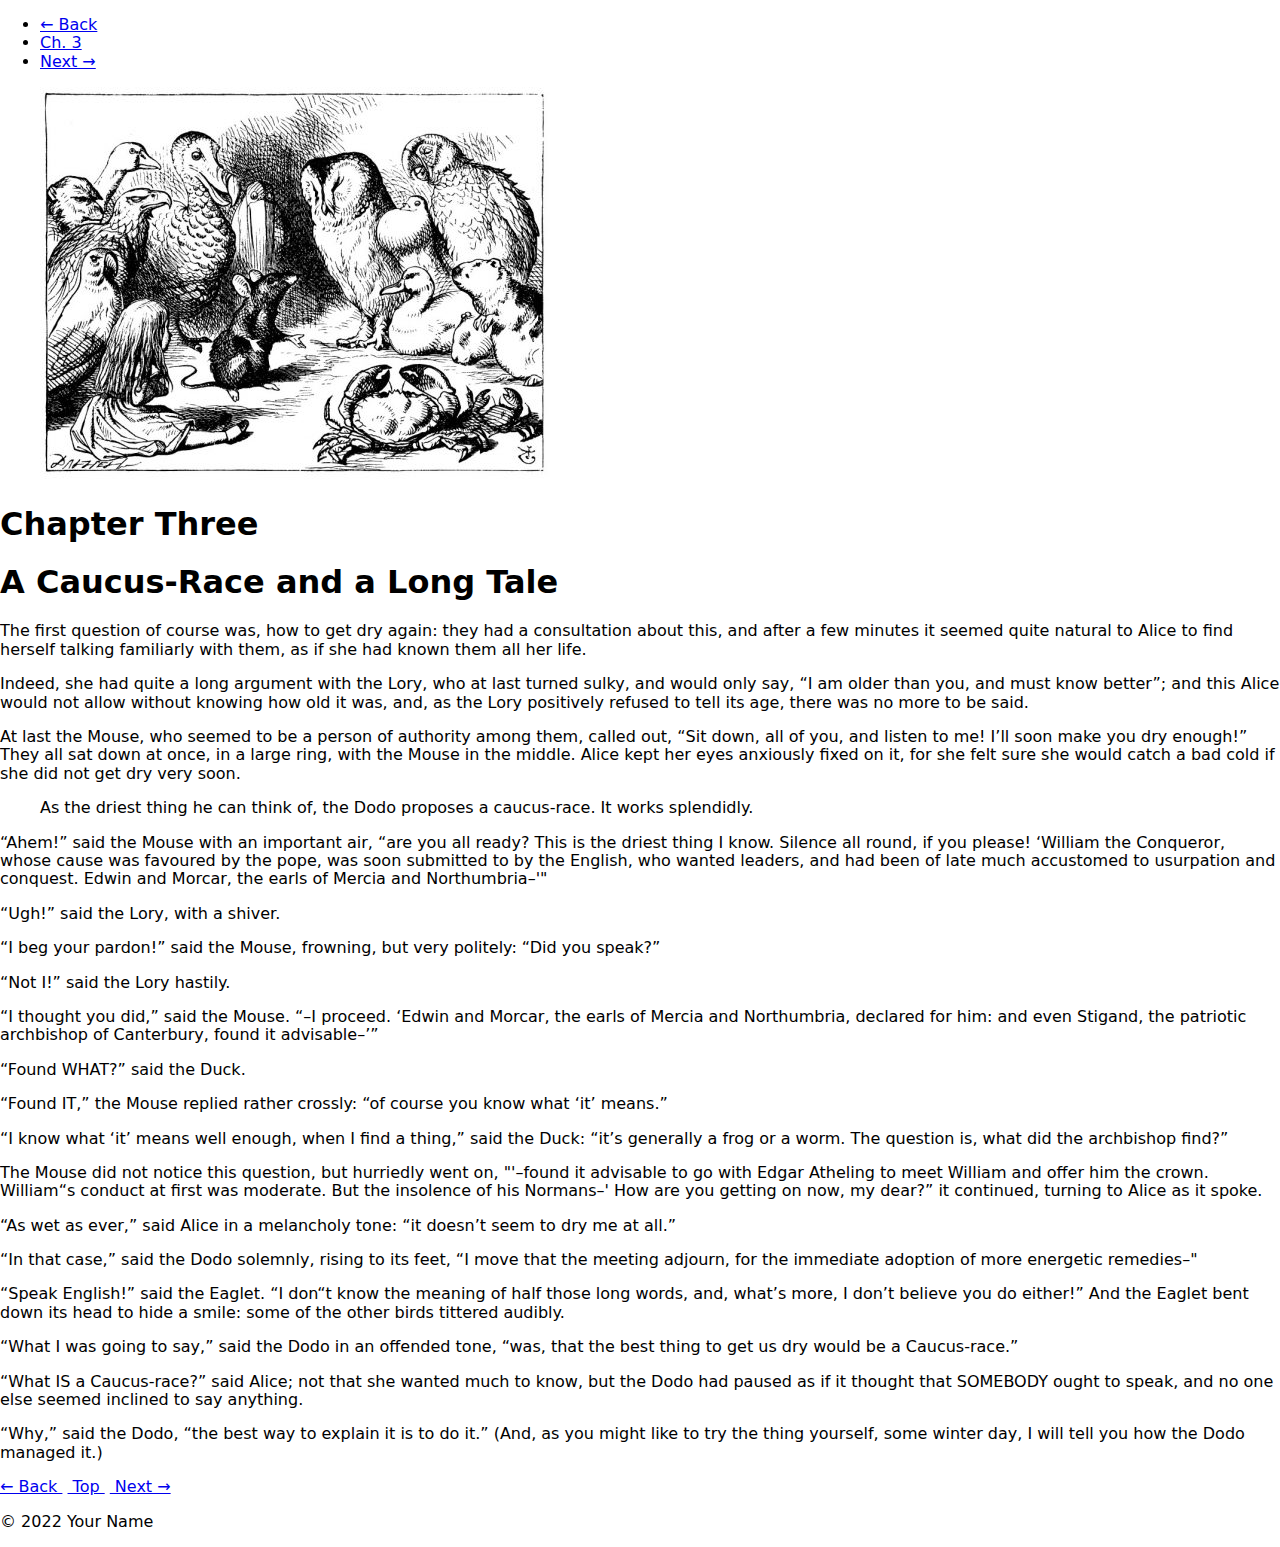
==== index.html @ d1e0136e "imports files" ====
<!DOCTYPE html>
<html lang="en-US">
  <head>
    <meta charset="utf-8">
    <meta http-equiv="X-UA-Compatible" content="IE=edge">
    <meta name="viewport" content="width=device-width, initial-scale=1">
    <title>eg_broken</title>
    <!-- below 3 links all load google fonts -->
    <link rel="preconnect" href="https://fonts.googleapis.com">
    <link rel="preconnect" href="https://fonts.gstatic.com" crossorigin>
    <link href="https://fonts.googleapis.com/css2?family=Gentium+Book+Basic:wght@400;700&family=Lato:wght@400;700&display=swap" rel="stylesheet">
    <!-- modern normalize for cross-browser compatibility -->
    <link href="css/modern-normalize.css" rel="stylesheet">
    <!--needs our stylesheet here -->

  </head>
  <body>
    <main id="page">
      <nav><!-- main menu -->
        <ul>
          <li><a href="#">&#8592; Back</a></li>
          <li><a href="#" class="active">Ch. 3</a></li>
          <li><a href="#">Next &#8594;</a></li>
        </ul>
      </nav>
      <header><!-- hero unit -->
        <figure>
          <img src="img/tale.jpg" alt="A very long tale" />
        </figure>
        <div class="hero-copy">
          <h1 class="small">Chapter Three</h1>
          <h1>A Caucus-Race and a Long Tale</h1>
        </div>
      </header>
      <article><!-- page content -->
        <p><span class="dropcap">T</span>he first question of course was, how to get dry again: they had a consultation about this, and after a few minutes it seemed quite natural to Alice to find herself talking familiarly with them, as if she had known them all her life.</p>
        <p>Indeed, she had quite a long argument with the Lory, who at last turned sulky, and would only say, “I am older than you, and must know better”; and this Alice would not allow without knowing how old it was, and, as the Lory positively refused to tell its age, there was no more to be said.</p>
        <p>At last the Mouse, who seemed to be a person of authority among them, called out, “Sit down, all of you, and listen to me! I’ll soon make you dry enough!” They all sat down at once, in a large ring, with the Mouse in the middle. Alice kept her eyes anxiously fixed on it, for she felt sure she would catch a bad cold if she did not get dry very soon.</p>
        <figure>
          <figcaption>As the driest thing he can think of, the Dodo proposes a caucus-race. It works splendidly.</figcaption>
        </figure>
        <p>“Ahem!” said the Mouse with an important air, “are you all ready? This is the driest thing I know. Silence all round, if you please! ‘William the Conqueror, whose cause was favoured by the pope, was soon submitted to by the English, who wanted leaders, and had been of late much accustomed to usurpation and conquest. Edwin and Morcar, the earls of Mercia and Northumbria–'"</p>
        <p>“Ugh!” said the Lory, with a shiver.</p>
        <p>“I beg your pardon!” said the Mouse, frowning, but very politely: “Did you speak?”</p>
        <p>“Not I!” said the Lory hastily.</p>
        <p>“I thought you did,” said the Mouse. “–I proceed. ‘Edwin and Morcar, the earls of Mercia and Northumbria, declared for him: and even Stigand, the patriotic archbishop of Canterbury, found it advisable–’”</p>
        <p>“Found WHAT?” said the Duck.</p>
        <p>“Found IT,” the Mouse replied rather crossly: “of course you know what ‘it’ means.”</p>
        <p>“I know what ‘it’ means well enough, when I find a thing,” said the Duck: “it’s generally a frog or a worm. The question is, what did the archbishop find?”</p>
        <p>The Mouse did not notice this question, but hurriedly went on, "'–found it advisable to go with Edgar Atheling to meet William and offer him the crown. William“s conduct at first was moderate. But the insolence of his Normans–' How are you getting on now, my dear?” it continued, turning to Alice as it spoke.</p>
        <p>“As wet as ever,” said Alice in a melancholy tone: “it doesn’t seem to dry me at all.”</p>
        <p>“In that case,” said the Dodo solemnly, rising to its feet, “I move that the meeting adjourn, for the immediate adoption of more energetic remedies–"</p>
        <p>“Speak English!” said the Eaglet. “I don“t know the meaning of half those long words, and, what’s more, I don’t believe you do either!” And the Eaglet bent down its head to hide a smile: some of the other birds tittered audibly.</p>
        <p>“What I was going to say,” said the Dodo in an offended tone, “was, that the best thing to get us dry would be a Caucus-race.”</p>
        <p>“What IS a Caucus-race?” said Alice; not that she wanted much to know, but the Dodo had paused as if it thought that SOMEBODY ought to speak, and no one else seemed inclined to say anything.</p>
        <p>“Why,” said the Dodo, “the best way to explain it is to do it.” (And, as you might like to try the thing yourself, some winter day, I will tell you how the Dodo managed it.)</p>
        <div class="pagination">
          <a class="button" href="#">&#8592; Back&nbsp;</a>
          <a class="button" href="#page">&nbsp;Top&nbsp;</a>
          <a class="button" href="#">&nbsp;Next &#8594;</a>
        </div>
      </article>
      <footer>
        <p>&copy; 2022 Your Name</p>
      </footer>
    </main>
  </body>
</html>
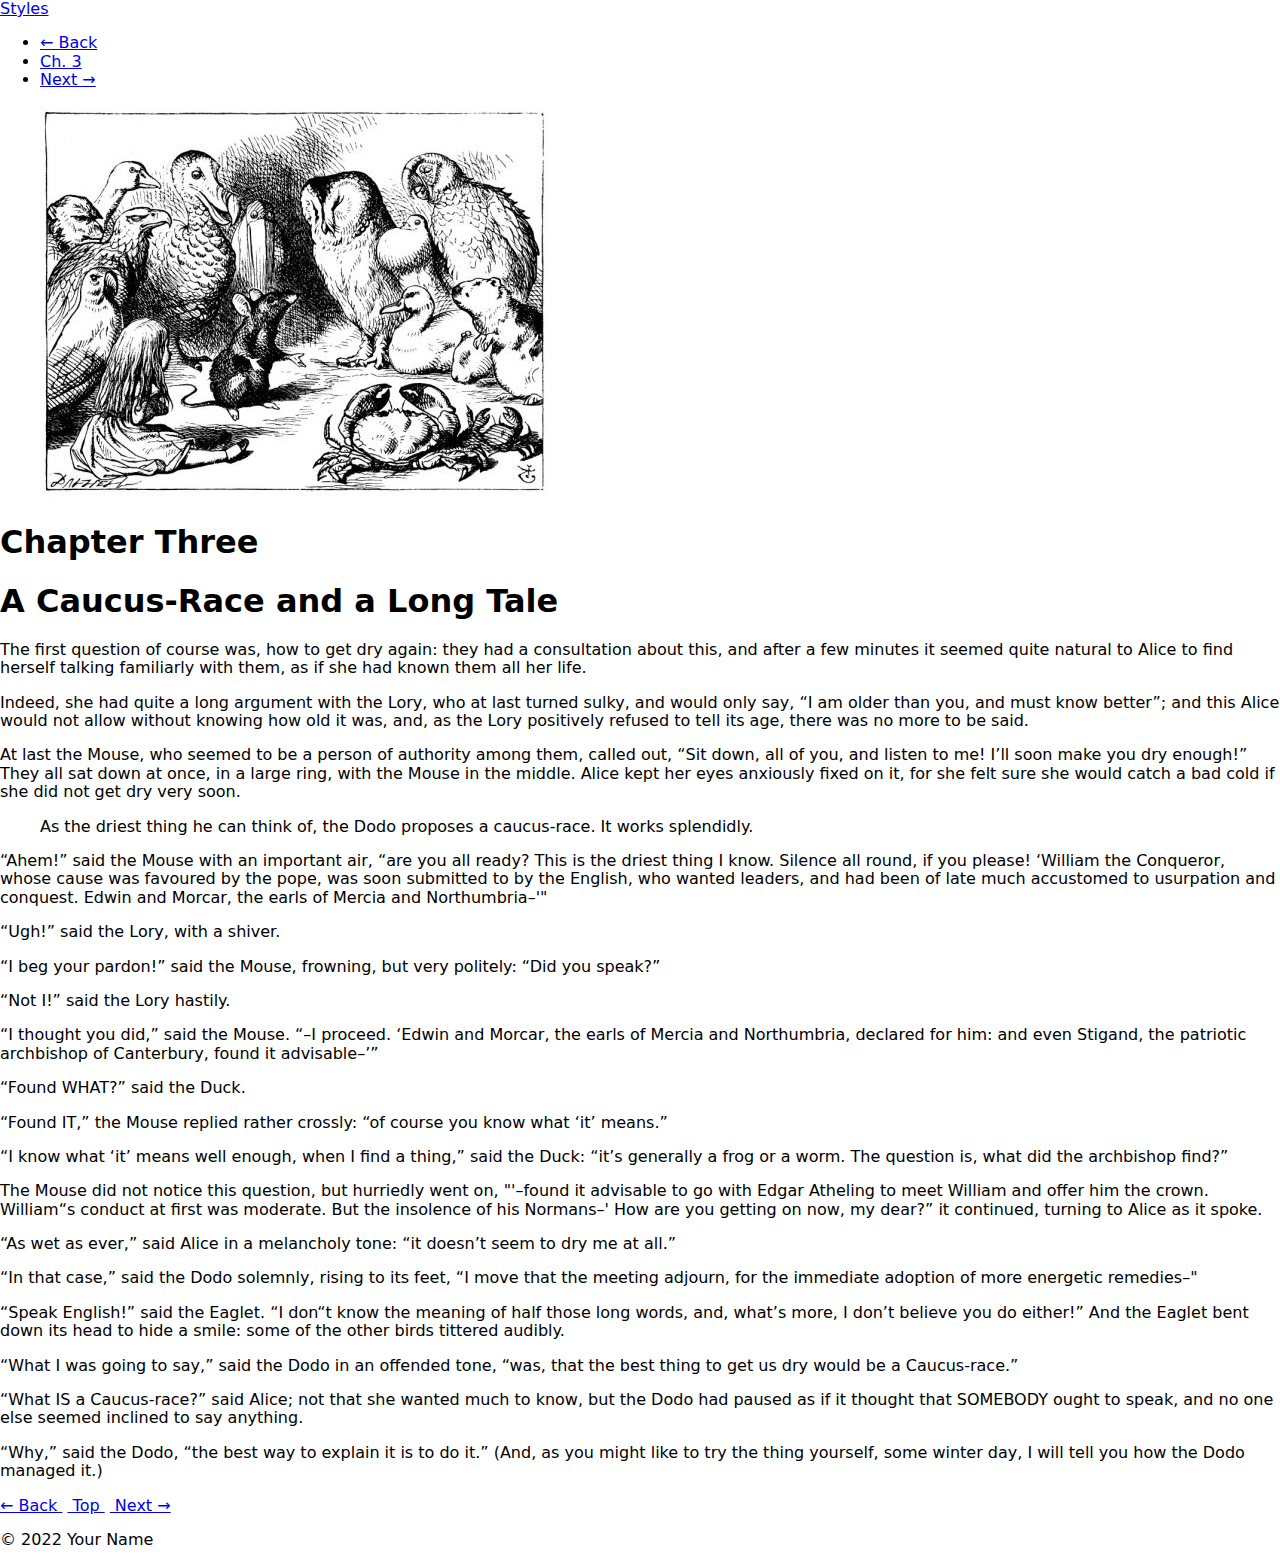
==== commit 15b0b640: "Links style to the head" ====
--- a/index.html
+++ b/index.html
@@ -4,7 +4,7 @@
     <meta charset="utf-8">
     <meta http-equiv="X-UA-Compatible" content="IE=edge">
     <meta name="viewport" content="width=device-width, initial-scale=1">
-    <title>eg_broken</title>
+    <title>COMM329 Broken Page Assignment</title>
     <!-- below 3 links all load google fonts -->
     <link rel="preconnect" href="https://fonts.googleapis.com">
     <link rel="preconnect" href="https://fonts.gstatic.com" crossorigin>
@@ -12,6 +12,7 @@
     <!-- modern normalize for cross-browser compatibility -->
     <link href="css/modern-normalize.css" rel="stylesheet">
     <!--needs our stylesheet here -->
+    <li><a href="css/style.css">Styles</a></li>
 
   </head>
   <body>
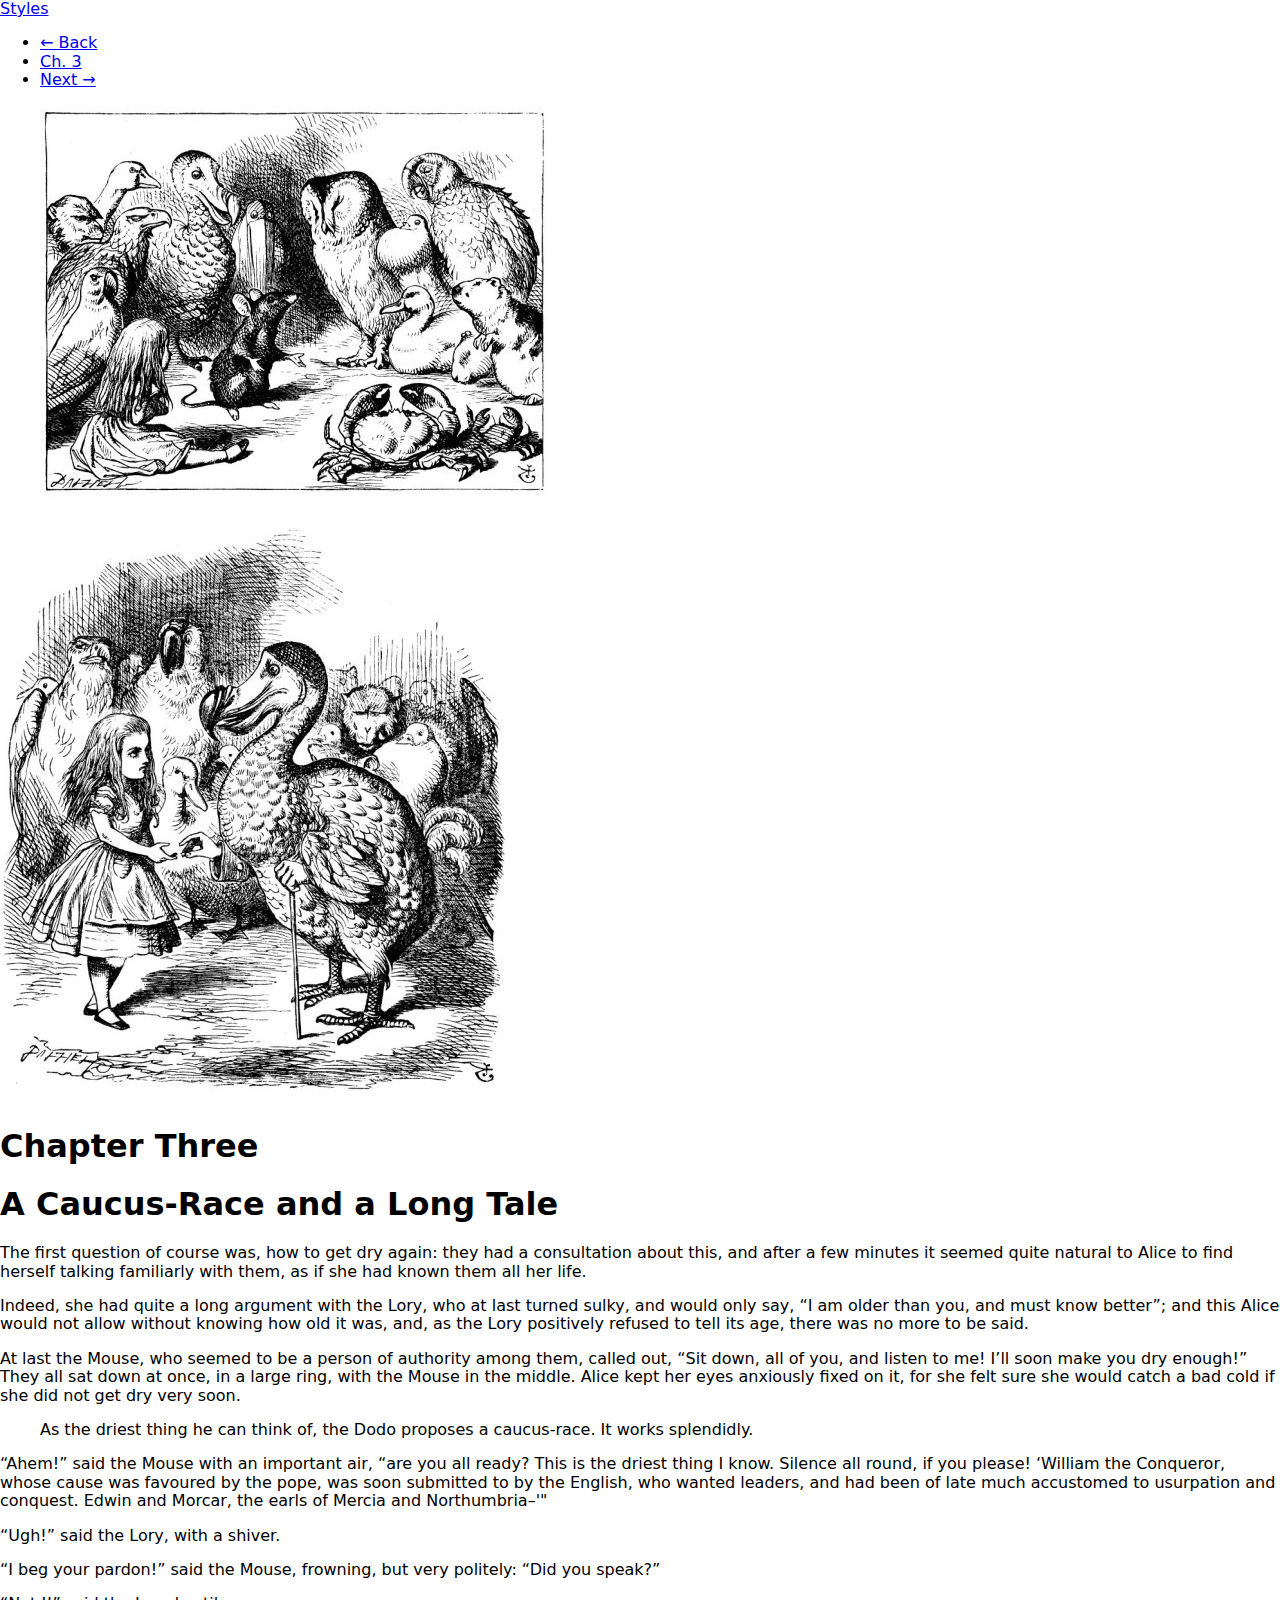
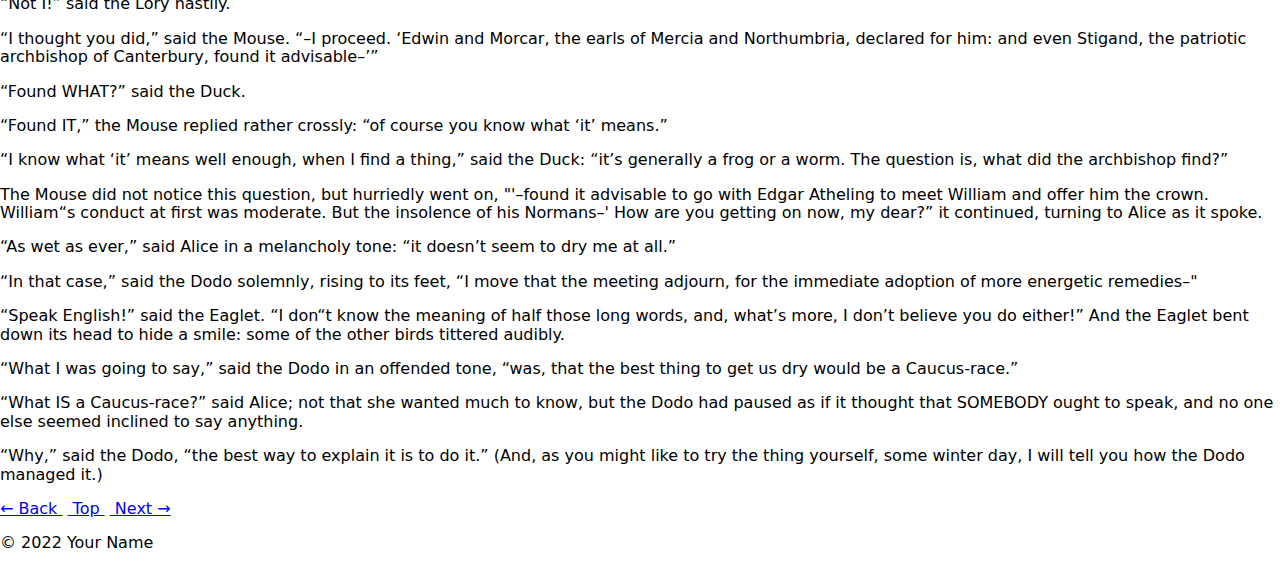
==== commit 0a5cba43: "Adds dodo image to the page" ====
--- a/index.html
+++ b/index.html
@@ -28,6 +28,7 @@
         <figure>
           <img src="img/tale.jpg" alt="A very long tale" />
         </figure>
+          <img src="img/dodo.jpg" alt="A dodo bird" />
         <div class="hero-copy">
           <h1 class="small">Chapter Three</h1>
           <h1>A Caucus-Race and a Long Tale</h1>
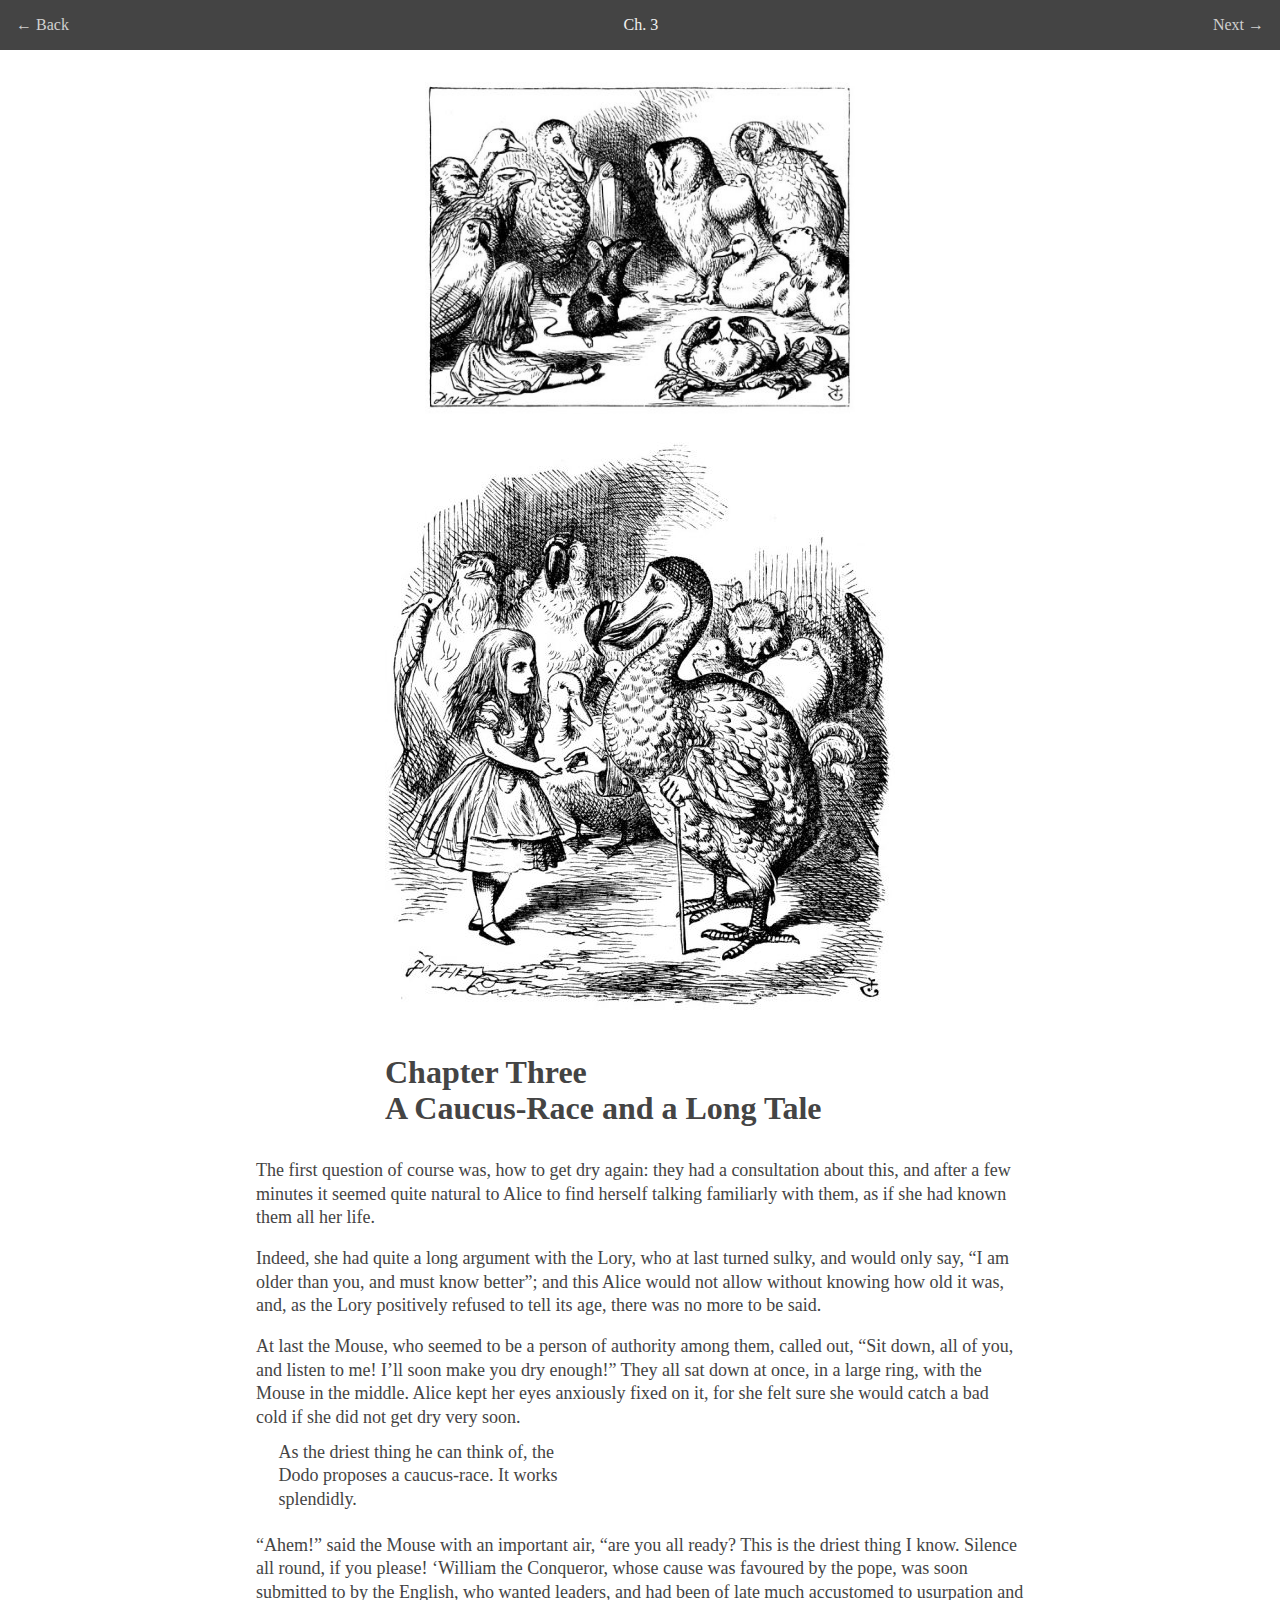
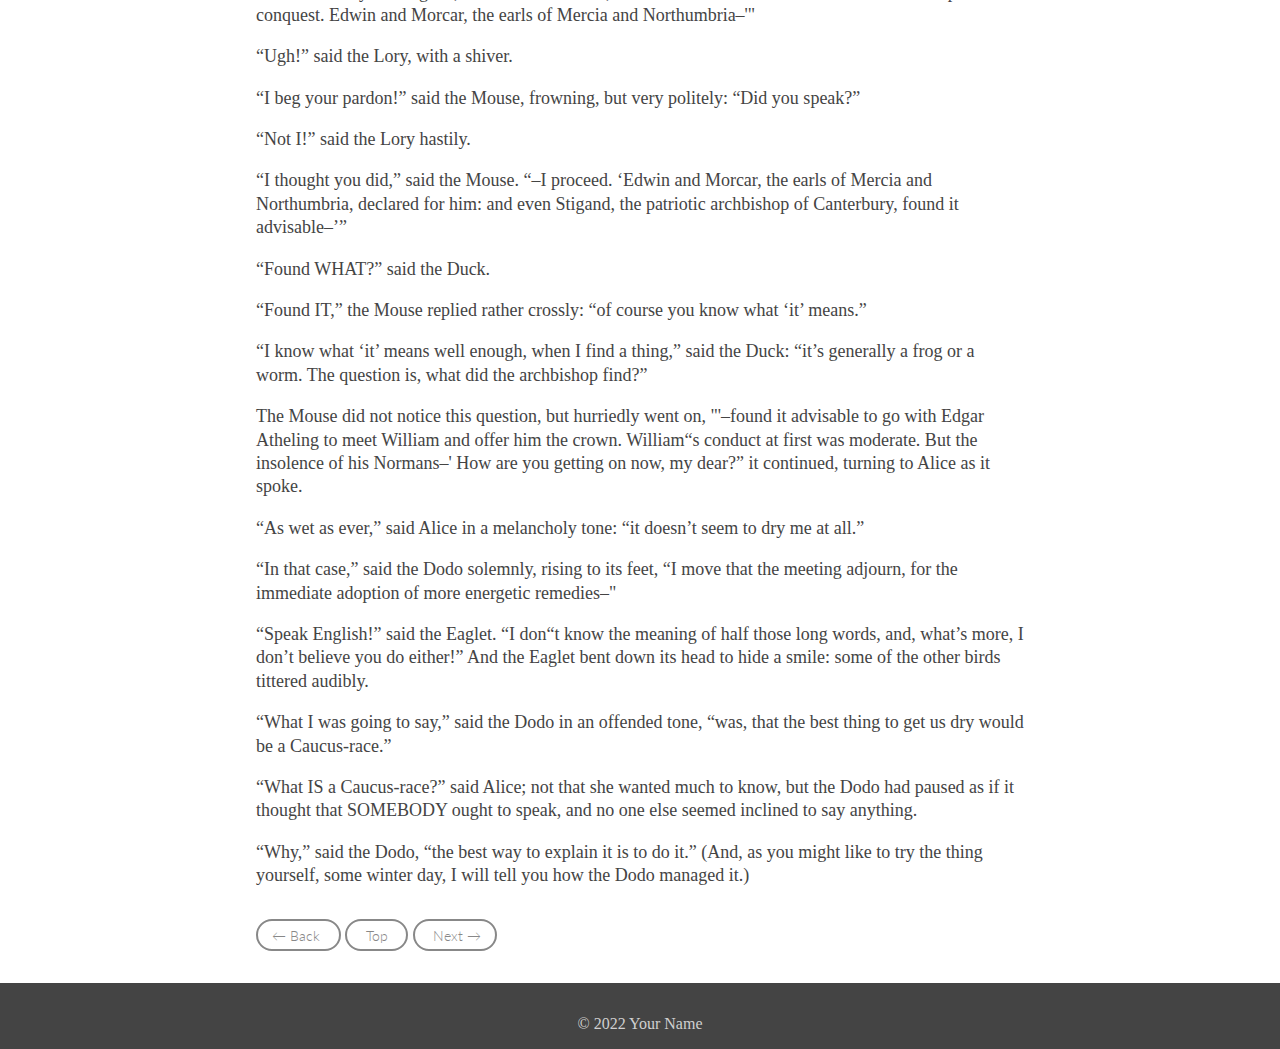
==== commit 5ccd13bc: "Links the css to the html" ====
--- a/index.html
+++ b/index.html
@@ -12,7 +12,7 @@
     <!-- modern normalize for cross-browser compatibility -->
     <link href="css/modern-normalize.css" rel="stylesheet">
     <!--needs our stylesheet here -->
-    <li><a href="css/style.css">Styles</a></li>
+    <link href="css/style.css" rel="stylesheet">
 
   </head>
   <body>
--- a/css/style.css
+++ b/css/style.css
@@ -0,0 +1,109 @@
+/*--
+Remember the cascade: 
+ 1. later styles override earlier ones 
+ 2. more specific styles override more general ones
+--*/
+html {
+	font-size: 62.5%;
+}
+img {
+	width: 100%;
+	height: auto;
+}
+body {
+  color: #444;
+  font-size: 1.6rem;
+  font-family: 'Gentium Book Basic', serif;
+}
+p {
+  margin-bottom: .67em;
+}
+nav, footer {
+  background-color: #444;
+}
+footer {
+  text-align: center;
+  padding: 1em 0 .3em 0;
+  color: #D0D0D0;
+}
+/*-- Main Menu Styles--*/
+nav ul {
+  display: flex;
+  justify-content: center;
+  justify-content: space-between;
+  list-style: none;
+  padding: 1em;
+  margin: 0em;
+}
+nav a:link, nav a:visited {
+  color: #D0D0D0;
+  text-decoration: none;
+}
+nav a:hover, nav a:active  {
+  color: #F0F0F0;
+  text-decoration: underline;
+}
+nav a.active {
+  color: #F0F0F0;
+}
+/*-- Hero Unit Styles--*/
+header {
+  width: 510px;
+  margin-top: 2em;
+  margin-bottom: 2em;
+  margin-left: auto;
+  margin-right: auto;
+  justify: center
+}
+header img {
+  width: 100%;
+  margin: 0 auto;
+}
+header h1 {
+  justify-tracks: auto;
+  margin: 0 auto;
+  padding: 0 auto;
+}
+.small {
+  margin-top: 1em;
+}
+/*-- Article Styles--*/
+article {
+  width: 768px;
+  font-size: 18px;
+  line-height: 1.3;
+  margin-left: auto;
+  margin-right: auto;
+}
+article figure {
+  width: 39%;
+  margin: 0 0 1.25em 1.25em;
+}
+article figcaption {
+  font-size: inherit;
+}
+.pagination {
+  margin-top: 2em;
+  margin-bottom: 2em;
+  width: 96%;
+}
+a.button {
+  border: 2px solid #888;
+  padding: .4em 1em .4em 1em;
+  text-decoration: none;
+  color: #888;
+  border-radius: 200px;
+  font-family: 'Lato', sans-serif;
+  font-weight: 300;
+  font-size: 80%;
+}
+a.button:hover, a.button:active {
+  border: 1px solid #444;
+  text-decoration: none;
+  color: #222;
+}
+/*-- changes header and article width on small screens --*/
+@media screen and (max-width: 768px) {
+  header {width: 96%;}
+  article {width: 96%;}
+}
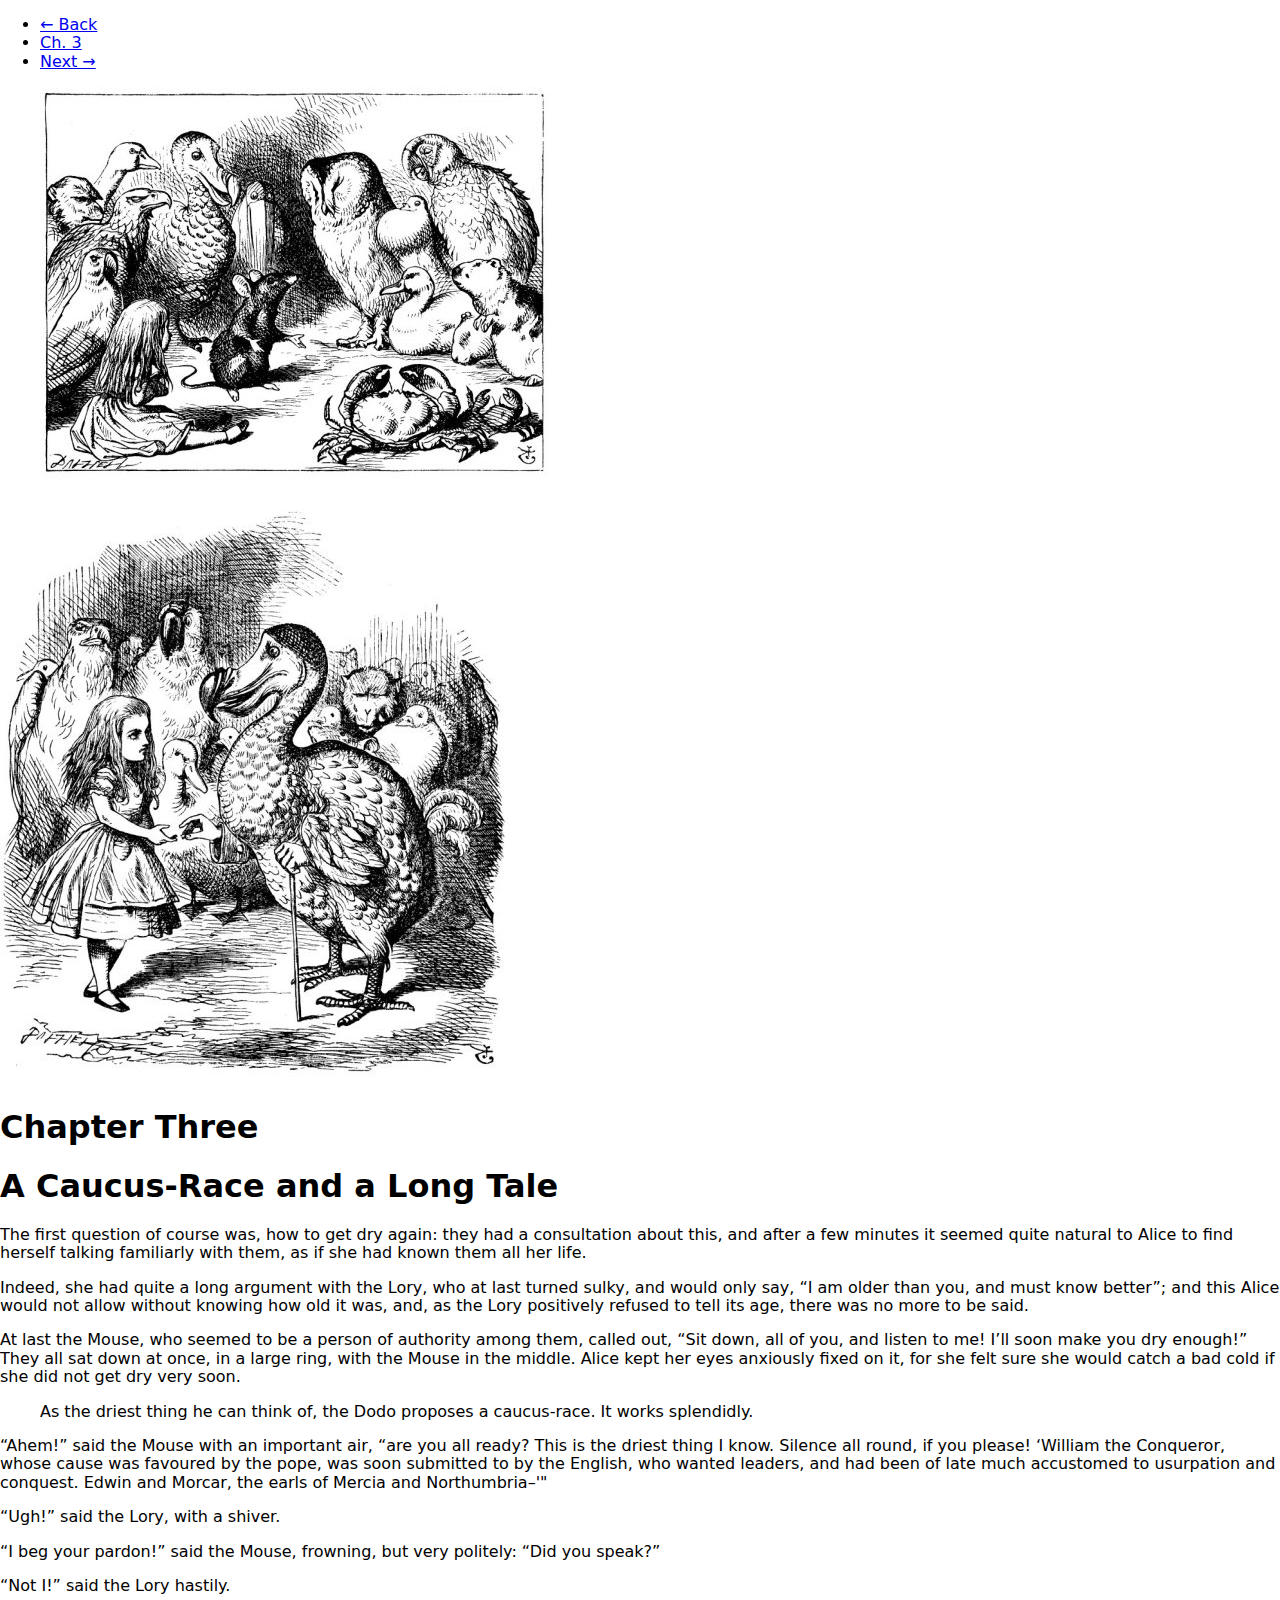
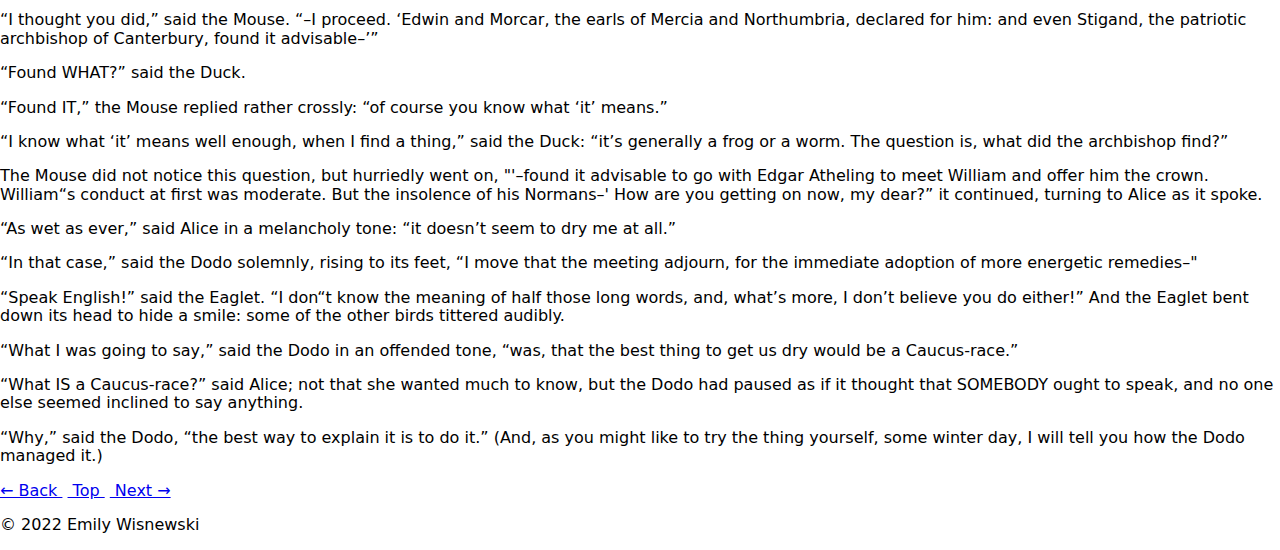
==== commit d76fcfe7: "Adds name to the copyright footer" ====
--- a/index.html
+++ b/index.html
@@ -12,7 +12,7 @@
     <!-- modern normalize for cross-browser compatibility -->
     <link href="css/modern-normalize.css" rel="stylesheet">
     <!--needs our stylesheet here -->
-    <link href="css/style.css" rel="stylesheet">
+    <link href="css/Style.css" rel="stylesheet">
 
   </head>
   <body>
@@ -63,7 +63,7 @@
         </div>
       </article>
       <footer>
-        <p>&copy; 2022 Your Name</p>
+        <p>&copy; 2022 Emily Wisnewski</p>
       </footer>
     </main>
   </body>
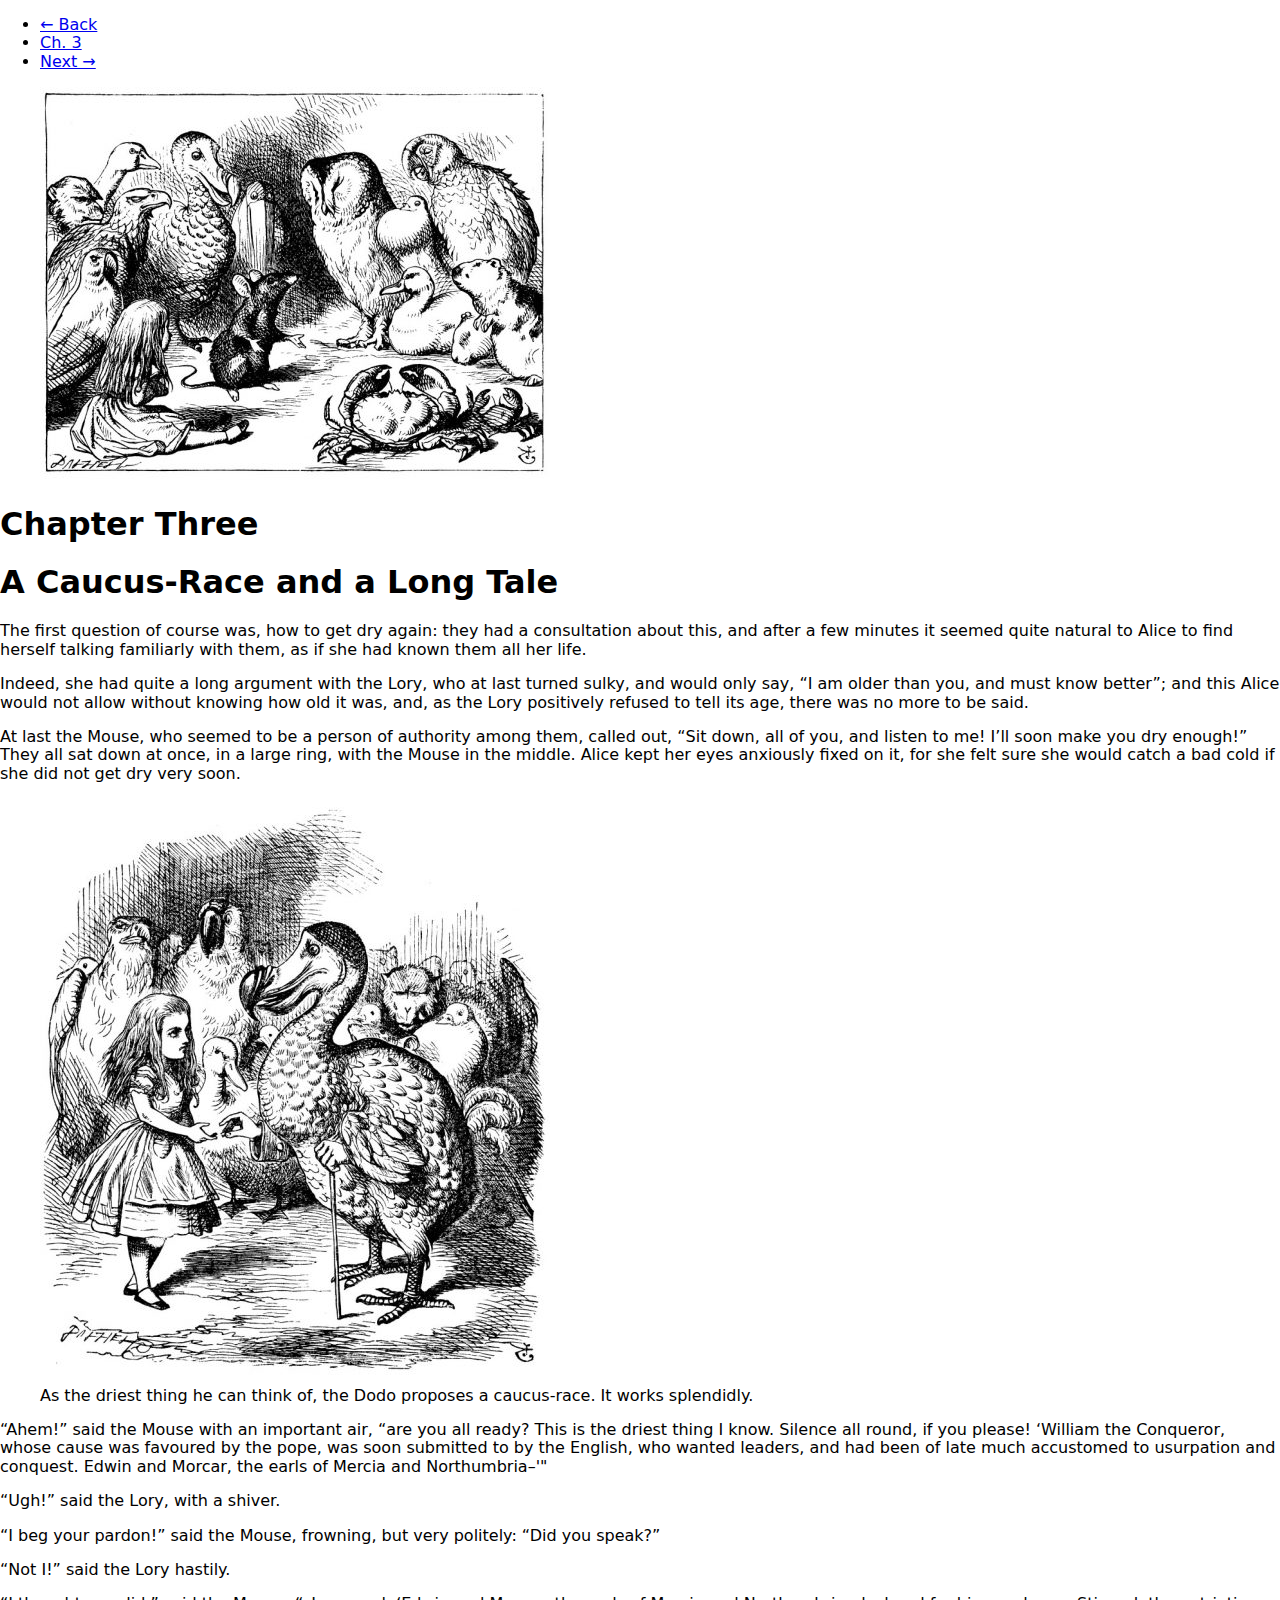
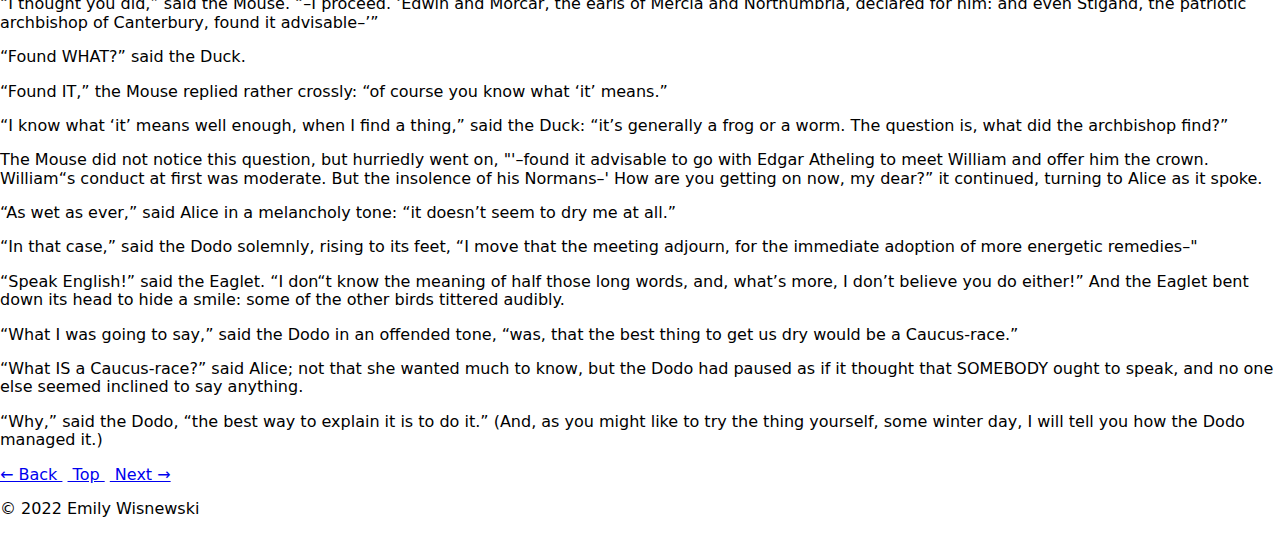
==== commit c442f20a: "Spaces the bottom footer" ====
--- a/index.html
+++ b/index.html
@@ -28,7 +28,6 @@
         <figure>
           <img src="img/tale.jpg" alt="A very long tale" />
         </figure>
-          <img src="img/dodo.jpg" alt="A dodo bird" />
         <div class="hero-copy">
           <h1 class="small">Chapter Three</h1>
           <h1>A Caucus-Race and a Long Tale</h1>
@@ -39,6 +38,7 @@
         <p>Indeed, she had quite a long argument with the Lory, who at last turned sulky, and would only say, “I am older than you, and must know better”; and this Alice would not allow without knowing how old it was, and, as the Lory positively refused to tell its age, there was no more to be said.</p>
         <p>At last the Mouse, who seemed to be a person of authority among them, called out, “Sit down, all of you, and listen to me! I’ll soon make you dry enough!” They all sat down at once, in a large ring, with the Mouse in the middle. Alice kept her eyes anxiously fixed on it, for she felt sure she would catch a bad cold if she did not get dry very soon.</p>
         <figure>
+          <img src="img/dodo.jpg" alt="A dodo bird" />
           <figcaption>As the driest thing he can think of, the Dodo proposes a caucus-race. It works splendidly.</figcaption>
         </figure>
         <p>“Ahem!” said the Mouse with an important air, “are you all ready? This is the driest thing I know. Silence all round, if you please! ‘William the Conqueror, whose cause was favoured by the pope, was soon submitted to by the English, who wanted leaders, and had been of late much accustomed to usurpation and conquest. Edwin and Morcar, the earls of Mercia and Northumbria–'"</p>
